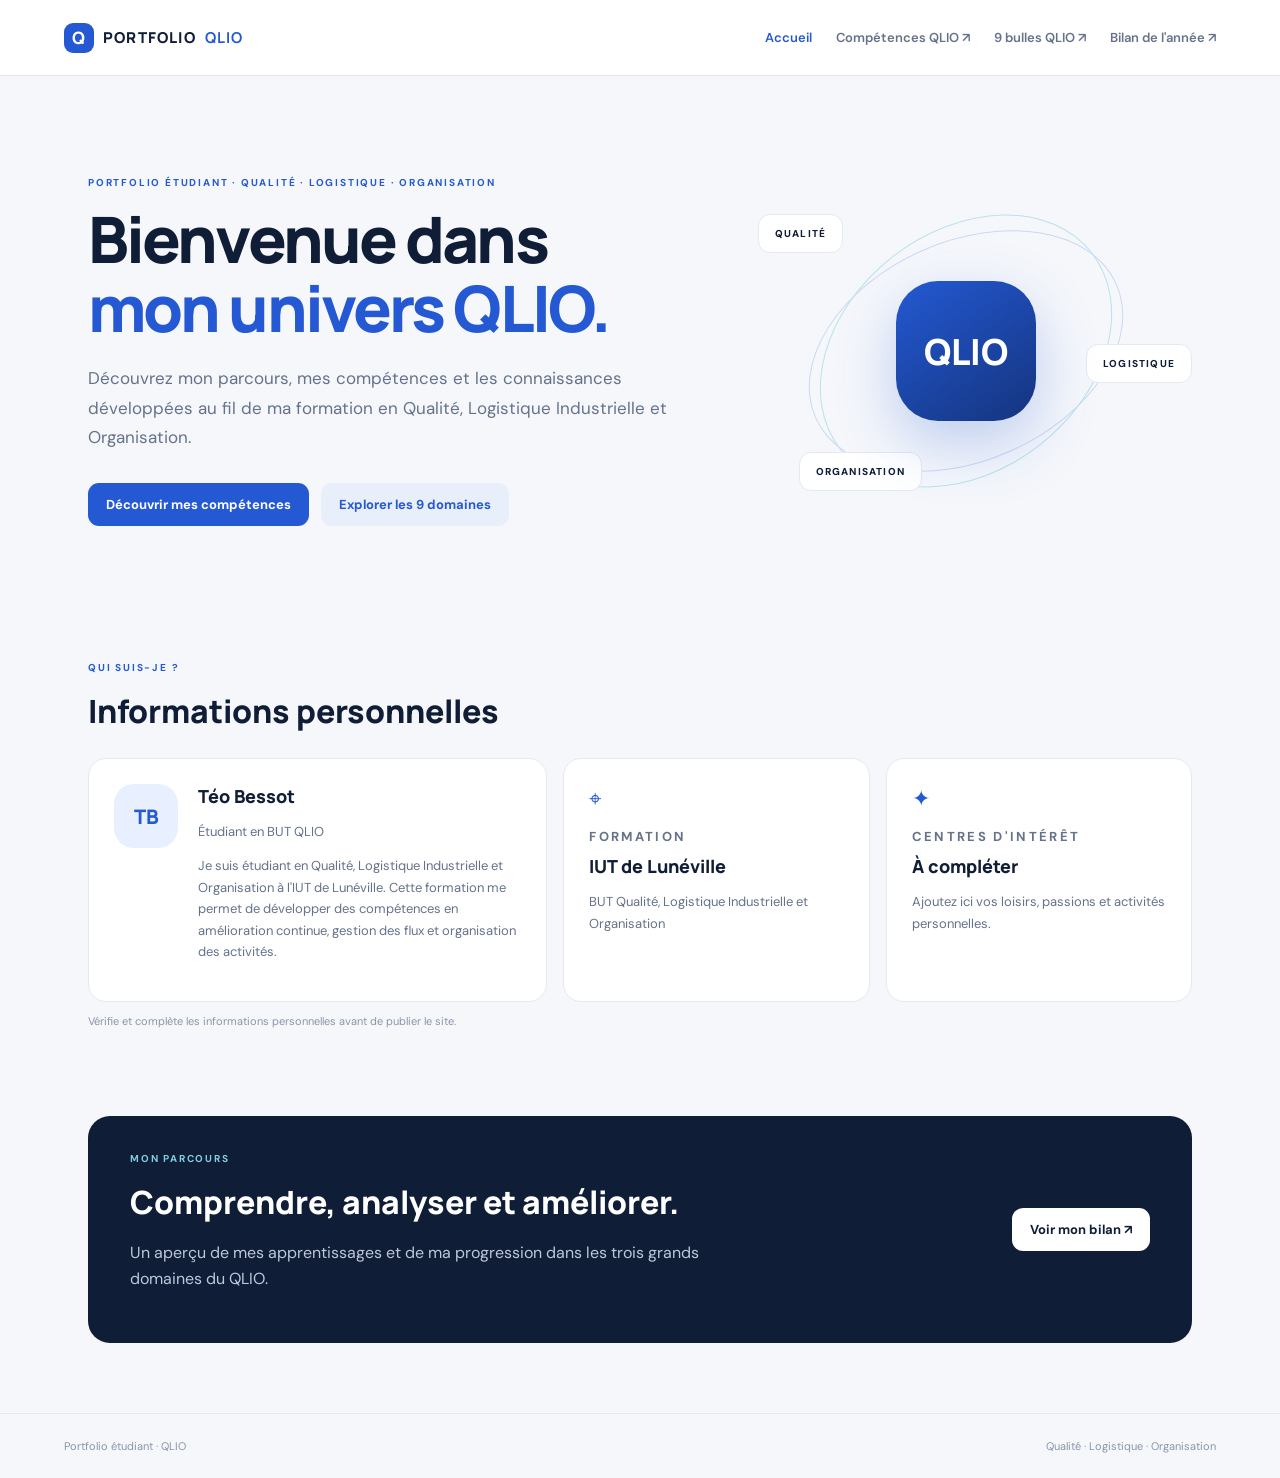
==== index.html @ dfac463a "Add files via upload" ====
<!doctype html>
<html lang="fr"><head><meta charset="utf-8"><meta name="viewport" content="width=device-width, initial-scale=1">
<title>Portfolio étudiant | QLIO</title><link rel="stylesheet" href="style.css"></head>
<body>
<header class="topbar"><a class="brand" href="index.html"><span class="brand-mark">Q</span> PORTFOLIO <b>QLIO</b></a>
<nav><a class="active" href="index.html">Accueil</a><a href="competences.html" target="_blank">Compétences QLIO ↗</a><a href="domaines.html" target="_blank">9 bulles QLIO ↗</a><a href="bilan.html" target="_blank">Bilan de l'année ↗</a></nav></header>
<main>
<section class="hero"><div><p class="eyebrow">PORTFOLIO ÉTUDIANT · QUALITÉ · LOGISTIQUE · ORGANISATION</p>
<h1>Bienvenue dans<br><span>mon univers QLIO.</span></h1>
<p class="lead">Découvrez mon parcours, mes compétences et les connaissances développées au fil de ma formation en Qualité, Logistique Industrielle et Organisation.</p>
<div class="actions"><a class="button primary" href="competences.html" target="_blank">Découvrir mes compétences</a><a class="button secondary" href="domaines.html" target="_blank">Explorer les 9 domaines</a></div></div>
<div class="hero-visual"><div class="orbit orbit-one"></div><div class="orbit orbit-two"></div><div class="center-chip">QLIO</div><span class="float-tag tag-q">QUALITÉ</span><span class="float-tag tag-l">LOGISTIQUE</span><span class="float-tag tag-o">ORGANISATION</span></div></section>
<section class="section"><div class="section-heading"><p class="eyebrow">QUI SUIS-JE ?</p><h2>Informations personnelles</h2></div>
<div class="profile-grid"><article class="profile-card"><div class="avatar">TB</div><div><h3>Téo Bessot</h3><p class="muted">Étudiant en BUT QLIO</p><p>Je suis étudiant en Qualité, Logistique Industrielle et Organisation à l'IUT de Lunéville. Cette formation me permet de développer des compétences en amélioration continue, gestion des flux et organisation des activités.</p></div></article>
<article class="info-card"><span class="info-icon">⌖</span><p class="eyebrow">FORMATION</p><h3>IUT de Lunéville</h3><p class="muted">BUT Qualité, Logistique Industrielle et Organisation</p></article>
<article class="info-card"><span class="info-icon">✦</span><p class="eyebrow">CENTRES D'INTÉRÊT</p><h3>À compléter</h3><p class="muted">Ajoutez ici vos loisirs, passions et activités personnelles.</p></article></div>
<p class="edit-note">Vérifie et complète les informations personnelles avant de publier le site.</p></section>
<section class="callout"><div><p class="eyebrow">MON PARCOURS</p><h2>Comprendre, analyser et améliorer.</h2><p>Un aperçu de mes apprentissages et de ma progression dans les trois grands domaines du QLIO.</p></div><a class="button light" href="bilan.html" target="_blank">Voir mon bilan ↗</a></section>
</main><footer><span>Portfolio étudiant · QLIO</span><span>Qualité · Logistique · Organisation</span></footer></body></html>
---- style.css ----
@import url('https://fonts.googleapis.com/css2?family=DM+Sans:wght@400;500;600;700&family=Manrope:wght@400;500;600;700;800&display=swap');
:root{--navy:#101d36;--blue:#2459d3;--muted:#65728a;--bg:#f5f7fb;--line:#e4e9f2}*{box-sizing:border-box}body{margin:0;background:var(--bg);color:var(--navy);font-family:'DM Sans',sans-serif}a{color:inherit;text-decoration:none}.topbar{min-height:76px;padding:16px max(5vw,24px);display:flex;align-items:center;justify-content:space-between;gap:24px;background:#fff;border-bottom:1px solid var(--line);position:sticky;top:0;z-index:10}.brand{font:800 15px Manrope,sans-serif;letter-spacing:.08em;display:flex;align-items:center;gap:9px;white-space:nowrap}.brand b{color:var(--blue)}.brand-mark{width:30px;height:30px;border-radius:9px;background:var(--blue);color:#fff;display:grid;place-items:center;font-size:17px}.topbar nav{display:flex;gap:24px;flex-wrap:wrap}.topbar nav a{font-size:13px;font-weight:600;color:#66728a}.topbar nav a:hover,.topbar nav a.active{color:var(--blue)}main{max-width:1160px;margin:auto;padding:0 28px}.hero{min-height:550px;display:grid;grid-template-columns:1.15fr .85fr;align-items:center;gap:40px;padding:50px 0}.eyebrow{font-size:10px;letter-spacing:.18em;font-weight:700;color:var(--blue);margin:0 0 15px}.hero h1,h1{font:800 clamp(38px,5vw,64px)/1.08 Manrope,sans-serif;letter-spacing:-.045em;margin:0 0 22px}.hero h1 span,h1 span{color:var(--blue)}.lead{font-size:17px;line-height:1.75;color:var(--muted);max-width:620px}.narrow{max-width:700px}.actions{display:flex;gap:12px;flex-wrap:wrap;margin-top:30px}.button{display:inline-flex;align-items:center;justify-content:center;padding:13px 18px;border:0;border-radius:11px;font-weight:700;font-size:13px;cursor:pointer}.primary{background:var(--blue);color:white}.secondary{background:#e9eefb;color:var(--blue)}.hero-visual{height:350px;position:relative;display:grid;place-items:center}.orbit{position:absolute;border:1px solid #cbd8f4;border-radius:50%}.orbit-one{width:330px;height:220px;transform:rotate(-24deg)}.orbit-two{width:240px;height:320px;transform:rotate(52deg);border-color:#b9e3e9}.center-chip{width:140px;height:140px;border-radius:42px;background:linear-gradient(145deg,#2459d3,#14347e);box-shadow:0 22px 60px #2459d344;color:white;display:grid;place-items:center;font:800 36px Manrope;z-index:1}.float-tag{position:absolute;background:white;border:1px solid var(--line);padding:12px 16px;border-radius:12px;font-size:10px;font-weight:800;letter-spacing:.12em}.tag-q{top:38px;left:4%}.tag-l{right:0;top:48%}.tag-o{bottom:35px;left:13%}.section{padding:35px 0 75px}.section-heading h2,.callout h2{font:800 32px Manrope;margin:0 0 25px}.profile-grid{display:grid;grid-template-columns:1.5fr 1fr 1fr;gap:16px}.profile-card,.info-card,.competence-card,.detail-panel{background:white;border:1px solid var(--line);border-radius:18px;padding:25px}.profile-card{display:flex;gap:20px}.avatar{width:64px;height:64px;flex:none;border-radius:20px;background:#e8efff;color:var(--blue);display:grid;place-items:center;font:800 20px Manrope}.profile-card h3,.info-card h3{font:800 18px Manrope;margin:0 0 5px}.profile-card p,.info-card p{font-size:13px;line-height:1.65;color:var(--muted)}.muted{color:var(--muted)}.info-icon{font-size:22px;color:var(--blue)}.info-card .eyebrow{margin:13px 0 7px}.edit-note,.image-help{font-size:11px;color:#8995a8;line-height:1.6}.callout{background:var(--navy);color:white;border-radius:22px;padding:36px 42px;margin:0 0 70px;display:flex;align-items:center;justify-content:space-between;gap:30px}.callout .eyebrow{color:#83cfe0}.callout h2{margin-bottom:10px}.callout p:not(.eyebrow){color:#bdc8da;max-width:620px;line-height:1.6}.light{background:white;color:var(--navy);white-space:nowrap}.page{padding-top:70px;padding-bottom:90px}.page h1{font-size:clamp(38px,5vw,58px)}.competence-grid{display:grid;grid-template-columns:repeat(3,1fr);gap:18px;margin-top:42px}.competence-card{padding:30px;min-height:360px}.quality{border-top:4px solid #2459d3}.logistics{border-top:4px solid #20a9b5}.organization{border-top:4px solid #8a6be0}.card-number{font-size:11px;font-weight:800;color:#9aa5b8}.symbol{font-size:30px;color:var(--blue);margin:24px 0 12px}.competence-card h2{font:800 21px Manrope}.competence-card p,.competence-card li{font-size:13px;line-height:1.7;color:var(--muted)}.bubble-grid{display:grid;grid-template-columns:repeat(3,1fr);gap:18px;margin-top:42px}.bubble-card{min-height:190px;border-radius:22px;padding:25px;background:white;border:1px solid var(--line);display:flex;flex-direction:column;align-items:flex-start;position:relative;transition:.2s}.bubble-card:hover{transform:translateY(-5px)}.bubble-icon{width:43px;height:43px;border-radius:14px;background:#eaf0ff;color:var(--blue);display:grid;place-items:center;font-size:20px;margin-bottom:18px}.logistique .bubble-icon{background:#e4f7f7;color:#159aa7}.organisation .bubble-icon{background:#f0ebff;color:#8060d3}.bubble-category{font-size:9px;letter-spacing:.16em;font-weight:800;color:var(--blue);margin-bottom:7px}.bubble-card strong{font:800 17px Manrope}.bubble-arrow{position:absolute;right:20px;top:20px;color:#9ba7bc}.back-row{margin-top:40px}.text-link{color:var(--blue);font-weight:700;font-size:13px}.detail-panel{margin:38px 0 28px;max-width:900px;padding:32px}.detail-panel h2{font:800 19px Manrope;margin:25px 0 10px}.detail-panel h2:first-child{margin-top:0}.detail-panel p,.detail-panel li{font-size:14px;line-height:1.8;color:var(--muted)}.image-tools{display:flex;gap:10px;align-items:center;flex-wrap:wrap;margin:18px 0}.upload-button{cursor:pointer}.url-input{min-width:240px;flex:1;padding:13px 14px;border:1px solid var(--line);border-radius:10px;font:13px 'DM Sans'}.image-gallery{display:grid;grid-template-columns:repeat(auto-fill,minmax(180px,1fr));gap:14px;margin-top:18px}.image-gallery figure{margin:0;position:relative;background:#f1f4fa;border-radius:13px;overflow:hidden;aspect-ratio:4/3}.image-gallery img{width:100%;height:100%;object-fit:cover;display:block}.remove-image{position:absolute;right:8px;top:8px;border:0;border-radius:50%;width:28px;height:28px;background:#fff;color:#b42318;font-size:20px;cursor:pointer} .timeline{margin-top:45px;max-width:850px}.timeline article{display:grid;grid-template-columns:54px 1fr;gap:20px;padding-bottom:38px}.timeline-dot{width:52px;height:52px;border-radius:17px;background:#e8efff;color:var(--blue);display:grid;place-items:center;font-weight:800}.timeline h2{font:800 22px Manrope}.timeline p,.timeline li{font-size:14px;line-height:1.75;color:var(--muted)}.two-col{display:grid;grid-template-columns:1fr 1fr;gap:12px}.mini-panel{background:white;border:1px solid var(--line);border-radius:14px;padding:18px}footer{border-top:1px solid var(--line);padding:25px max(5vw,24px);display:flex;justify-content:space-between;color:#8995a8;font-size:11px}@media(max-width:850px){.topbar{align-items:flex-start;flex-direction:column}.topbar nav{gap:12px}.hero{grid-template-columns:1fr}.hero-visual{height:280px}.profile-grid,.competence-grid,.bubble-grid{grid-template-columns:1fr 1fr}.callout{align-items:flex-start;flex-direction:column}}@media(max-width:560px){main{padding:0 18px}.profile-grid,.competence-grid,.bubble-grid,.two-col{grid-template-columns:1fr}.hero h1{font-size:42px}.callout{padding:28px}.image-tools{align-items:stretch}.url-input{min-width:100%}footer{gap:10px;flex-direction:column}}
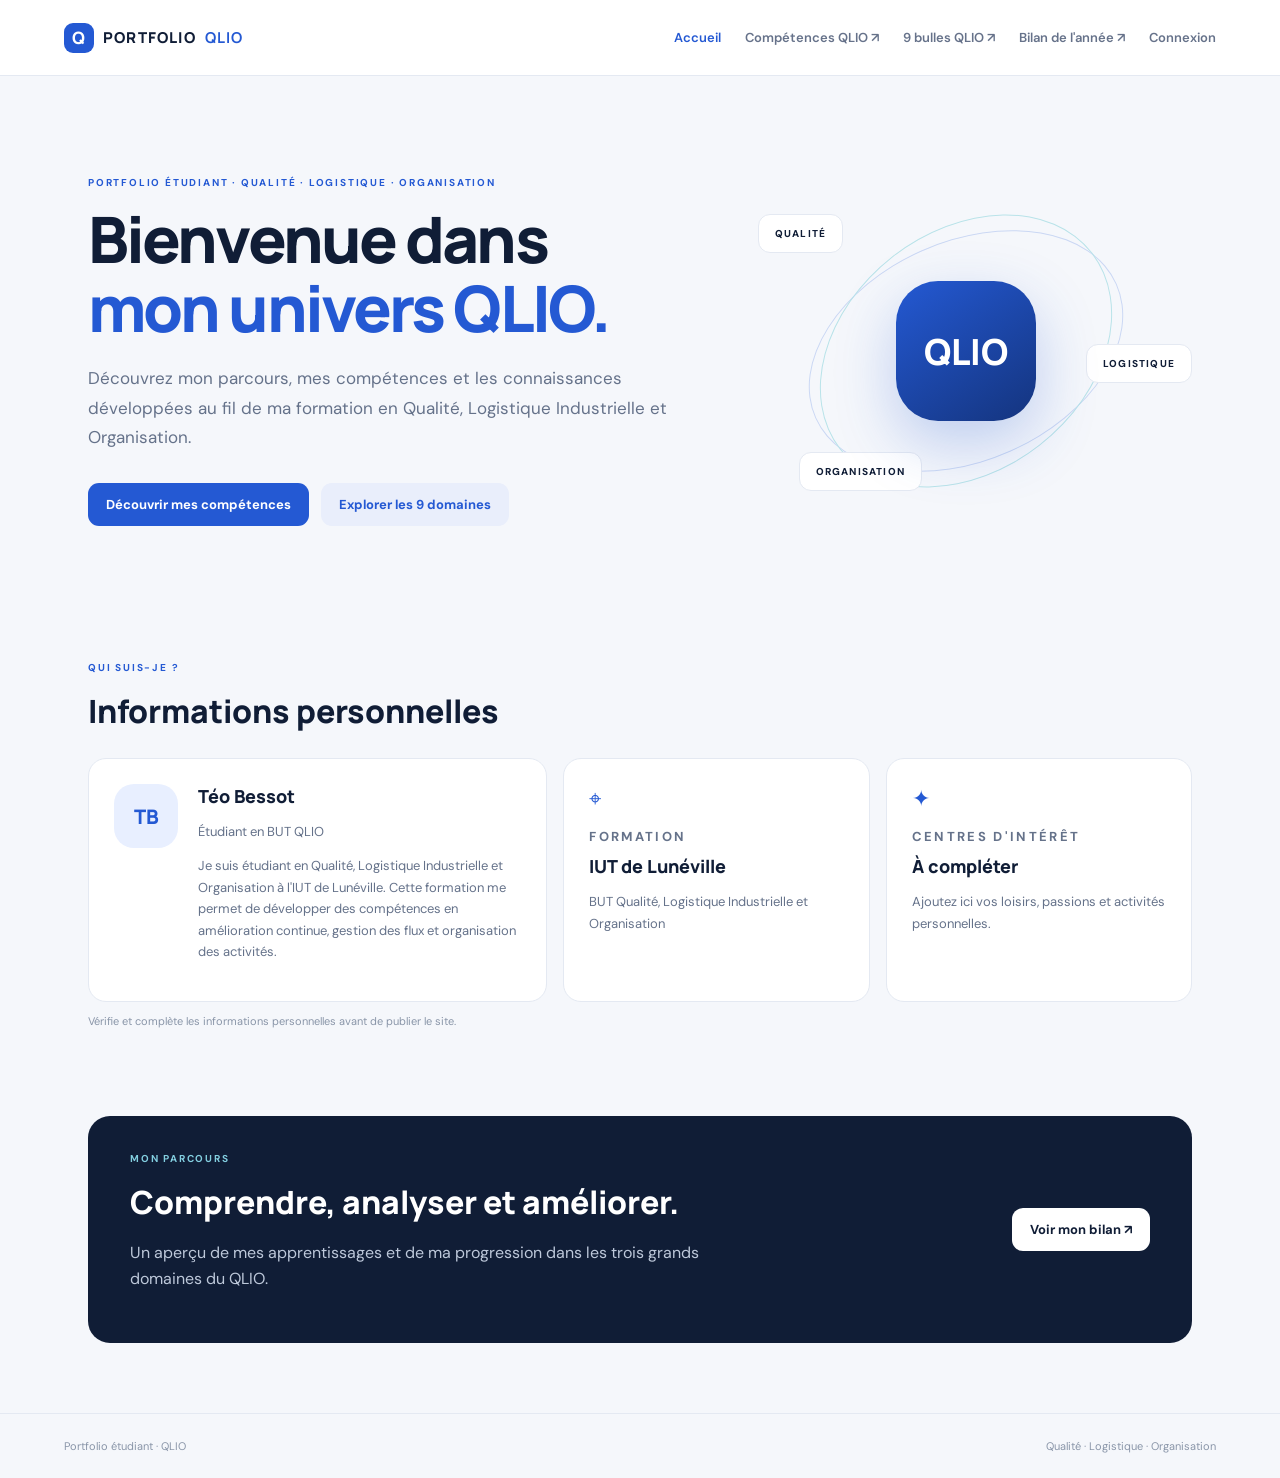
==== commit e4516331: "Add files via upload" ====
--- a/index.html
+++ b/index.html
@@ -3,7 +3,7 @@
 <title>Portfolio étudiant | QLIO</title><link rel="stylesheet" href="style.css"></head>
 <body>
 <header class="topbar"><a class="brand" href="index.html"><span class="brand-mark">Q</span> PORTFOLIO <b>QLIO</b></a>
-<nav><a class="active" href="index.html">Accueil</a><a href="competences.html" target="_blank">Compétences QLIO ↗</a><a href="domaines.html" target="_blank">9 bulles QLIO ↗</a><a href="bilan.html" target="_blank">Bilan de l'année ↗</a></nav></header>
+<nav><a class="active" href="index.html">Accueil</a><a href="competences.html" target="_blank">Compétences QLIO ↗</a><a href="domaines.html" target="_blank">9 bulles QLIO ↗</a><a href="bilan.html" target="_blank">Bilan de l'année ↗</a><a href="login.html">Connexion</a></nav></header>
 <main>
 <section class="hero"><div><p class="eyebrow">PORTFOLIO ÉTUDIANT · QUALITÉ · LOGISTIQUE · ORGANISATION</p>
 <h1>Bienvenue dans<br><span>mon univers QLIO.</span></h1>
--- a/style.css
+++ b/style.css
@@ -1,2 +1,3 @@
 @import url('https://fonts.googleapis.com/css2?family=DM+Sans:wght@400;500;600;700&family=Manrope:wght@400;500;600;700;800&display=swap');
-:root{--navy:#101d36;--blue:#2459d3;--muted:#65728a;--bg:#f5f7fb;--line:#e4e9f2}*{box-sizing:border-box}body{margin:0;background:var(--bg);color:var(--navy);font-family:'DM Sans',sans-serif}a{color:inherit;text-decoration:none}.topbar{min-height:76px;padding:16px max(5vw,24px);display:flex;align-items:center;justify-content:space-between;gap:24px;background:#fff;border-bottom:1px solid var(--line);position:sticky;top:0;z-index:10}.brand{font:800 15px Manrope,sans-serif;letter-spacing:.08em;display:flex;align-items:center;gap:9px;white-space:nowrap}.brand b{color:var(--blue)}.brand-mark{width:30px;height:30px;border-radius:9px;background:var(--blue);color:#fff;display:grid;place-items:center;font-size:17px}.topbar nav{display:flex;gap:24px;flex-wrap:wrap}.topbar nav a{font-size:13px;font-weight:600;color:#66728a}.topbar nav a:hover,.topbar nav a.active{color:var(--blue)}main{max-width:1160px;margin:auto;padding:0 28px}.hero{min-height:550px;display:grid;grid-template-columns:1.15fr .85fr;align-items:center;gap:40px;padding:50px 0}.eyebrow{font-size:10px;letter-spacing:.18em;font-weight:700;color:var(--blue);margin:0 0 15px}.hero h1,h1{font:800 clamp(38px,5vw,64px)/1.08 Manrope,sans-serif;letter-spacing:-.045em;margin:0 0 22px}.hero h1 span,h1 span{color:var(--blue)}.lead{font-size:17px;line-height:1.75;color:var(--muted);max-width:620px}.narrow{max-width:700px}.actions{display:flex;gap:12px;flex-wrap:wrap;margin-top:30px}.button{display:inline-flex;align-items:center;justify-content:center;padding:13px 18px;border:0;border-radius:11px;font-weight:700;font-size:13px;cursor:pointer}.primary{background:var(--blue);color:white}.secondary{background:#e9eefb;color:var(--blue)}.hero-visual{height:350px;position:relative;display:grid;place-items:center}.orbit{position:absolute;border:1px solid #cbd8f4;border-radius:50%}.orbit-one{width:330px;height:220px;transform:rotate(-24deg)}.orbit-two{width:240px;height:320px;transform:rotate(52deg);border-color:#b9e3e9}.center-chip{width:140px;height:140px;border-radius:42px;background:linear-gradient(145deg,#2459d3,#14347e);box-shadow:0 22px 60px #2459d344;color:white;display:grid;place-items:center;font:800 36px Manrope;z-index:1}.float-tag{position:absolute;background:white;border:1px solid var(--line);padding:12px 16px;border-radius:12px;font-size:10px;font-weight:800;letter-spacing:.12em}.tag-q{top:38px;left:4%}.tag-l{right:0;top:48%}.tag-o{bottom:35px;left:13%}.section{padding:35px 0 75px}.section-heading h2,.callout h2{font:800 32px Manrope;margin:0 0 25px}.profile-grid{display:grid;grid-template-columns:1.5fr 1fr 1fr;gap:16px}.profile-card,.info-card,.competence-card,.detail-panel{background:white;border:1px solid var(--line);border-radius:18px;padding:25px}.profile-card{display:flex;gap:20px}.avatar{width:64px;height:64px;flex:none;border-radius:20px;background:#e8efff;color:var(--blue);display:grid;place-items:center;font:800 20px Manrope}.profile-card h3,.info-card h3{font:800 18px Manrope;margin:0 0 5px}.profile-card p,.info-card p{font-size:13px;line-height:1.65;color:var(--muted)}.muted{color:var(--muted)}.info-icon{font-size:22px;color:var(--blue)}.info-card .eyebrow{margin:13px 0 7px}.edit-note,.image-help{font-size:11px;color:#8995a8;line-height:1.6}.callout{background:var(--navy);color:white;border-radius:22px;padding:36px 42px;margin:0 0 70px;display:flex;align-items:center;justify-content:space-between;gap:30px}.callout .eyebrow{color:#83cfe0}.callout h2{margin-bottom:10px}.callout p:not(.eyebrow){color:#bdc8da;max-width:620px;line-height:1.6}.light{background:white;color:var(--navy);white-space:nowrap}.page{padding-top:70px;padding-bottom:90px}.page h1{font-size:clamp(38px,5vw,58px)}.competence-grid{display:grid;grid-template-columns:repeat(3,1fr);gap:18px;margin-top:42px}.competence-card{padding:30px;min-height:360px}.quality{border-top:4px solid #2459d3}.logistics{border-top:4px solid #20a9b5}.organization{border-top:4px solid #8a6be0}.card-number{font-size:11px;font-weight:800;color:#9aa5b8}.symbol{font-size:30px;color:var(--blue);margin:24px 0 12px}.competence-card h2{font:800 21px Manrope}.competence-card p,.competence-card li{font-size:13px;line-height:1.7;color:var(--muted)}.bubble-grid{display:grid;grid-template-columns:repeat(3,1fr);gap:18px;margin-top:42px}.bubble-card{min-height:190px;border-radius:22px;padding:25px;background:white;border:1px solid var(--line);display:flex;flex-direction:column;align-items:flex-start;position:relative;transition:.2s}.bubble-card:hover{transform:translateY(-5px)}.bubble-icon{width:43px;height:43px;border-radius:14px;background:#eaf0ff;color:var(--blue);display:grid;place-items:center;font-size:20px;margin-bottom:18px}.logistique .bubble-icon{background:#e4f7f7;color:#159aa7}.organisation .bubble-icon{background:#f0ebff;color:#8060d3}.bubble-category{font-size:9px;letter-spacing:.16em;font-weight:800;color:var(--blue);margin-bottom:7px}.bubble-card strong{font:800 17px Manrope}.bubble-arrow{position:absolute;right:20px;top:20px;color:#9ba7bc}.back-row{margin-top:40px}.text-link{color:var(--blue);font-weight:700;font-size:13px}.detail-panel{margin:38px 0 28px;max-width:900px;padding:32px}.detail-panel h2{font:800 19px Manrope;margin:25px 0 10px}.detail-panel h2:first-child{margin-top:0}.detail-panel p,.detail-panel li{font-size:14px;line-height:1.8;color:var(--muted)}.image-tools{display:flex;gap:10px;align-items:center;flex-wrap:wrap;margin:18px 0}.upload-button{cursor:pointer}.url-input{min-width:240px;flex:1;padding:13px 14px;border:1px solid var(--line);border-radius:10px;font:13px 'DM Sans'}.image-gallery{display:grid;grid-template-columns:repeat(auto-fill,minmax(180px,1fr));gap:14px;margin-top:18px}.image-gallery figure{margin:0;position:relative;background:#f1f4fa;border-radius:13px;overflow:hidden;aspect-ratio:4/3}.image-gallery img{width:100%;height:100%;object-fit:cover;display:block}.remove-image{position:absolute;right:8px;top:8px;border:0;border-radius:50%;width:28px;height:28px;background:#fff;color:#b42318;font-size:20px;cursor:pointer} .timeline{margin-top:45px;max-width:850px}.timeline article{display:grid;grid-template-columns:54px 1fr;gap:20px;padding-bottom:38px}.timeline-dot{width:52px;height:52px;border-radius:17px;background:#e8efff;color:var(--blue);display:grid;place-items:center;font-weight:800}.timeline h2{font:800 22px Manrope}.timeline p,.timeline li{font-size:14px;line-height:1.75;color:var(--muted)}.two-col{display:grid;grid-template-columns:1fr 1fr;gap:12px}.mini-panel{background:white;border:1px solid var(--line);border-radius:14px;padding:18px}footer{border-top:1px solid var(--line);padding:25px max(5vw,24px);display:flex;justify-content:space-between;color:#8995a8;font-size:11px}@media(max-width:850px){.topbar{align-items:flex-start;flex-direction:column}.topbar nav{gap:12px}.hero{grid-template-columns:1fr}.hero-visual{height:280px}.profile-grid,.competence-grid,.bubble-grid{grid-template-columns:1fr 1fr}.callout{align-items:flex-start;flex-direction:column}}@media(max-width:560px){main{padding:0 18px}.profile-grid,.competence-grid,.bubble-grid,.two-col{grid-template-columns:1fr}.hero h1{font-size:42px}.callout{padding:28px}.image-tools{align-items:stretch}.url-input{min-width:100%}footer{gap:10px;flex-direction:column}}+:root{--navy:#101d36;--blue:#2459d3;--muted:#65728a;--bg:#f5f7fb;--line:#e4e9f2}*{box-sizing:border-box}body{margin:0;background:var(--bg);color:var(--navy);font-family:'DM Sans',sans-serif}a{color:inherit;text-decoration:none}.topbar{min-height:76px;padding:16px max(5vw,24px);display:flex;align-items:center;justify-content:space-between;gap:24px;background:#fff;border-bottom:1px solid var(--line);position:sticky;top:0;z-index:10}.brand{font:800 15px Manrope,sans-serif;letter-spacing:.08em;display:flex;align-items:center;gap:9px;white-space:nowrap}.brand b{color:var(--blue)}.brand-mark{width:30px;height:30px;border-radius:9px;background:var(--blue);color:#fff;display:grid;place-items:center;font-size:17px}.topbar nav{display:flex;gap:24px;flex-wrap:wrap}.topbar nav a{font-size:13px;font-weight:600;color:#66728a}.topbar nav a:hover,.topbar nav a.active{color:var(--blue)}main{max-width:1160px;margin:auto;padding:0 28px}.hero{min-height:550px;display:grid;grid-template-columns:1.15fr .85fr;align-items:center;gap:40px;padding:50px 0}.eyebrow{font-size:10px;letter-spacing:.18em;font-weight:700;color:var(--blue);margin:0 0 15px}.hero h1,h1{font:800 clamp(38px,5vw,64px)/1.08 Manrope,sans-serif;letter-spacing:-.045em;margin:0 0 22px}.hero h1 span,h1 span{color:var(--blue)}.lead{font-size:17px;line-height:1.75;color:var(--muted);max-width:620px}.narrow{max-width:700px}.actions{display:flex;gap:12px;flex-wrap:wrap;margin-top:30px}.button{display:inline-flex;align-items:center;justify-content:center;padding:13px 18px;border:0;border-radius:11px;font-weight:700;font-size:13px;cursor:pointer}.primary{background:var(--blue);color:white}.secondary{background:#e9eefb;color:var(--blue)}.hero-visual{height:350px;position:relative;display:grid;place-items:center}.orbit{position:absolute;border:1px solid #cbd8f4;border-radius:50%}.orbit-one{width:330px;height:220px;transform:rotate(-24deg)}.orbit-two{width:240px;height:320px;transform:rotate(52deg);border-color:#b9e3e9}.center-chip{width:140px;height:140px;border-radius:42px;background:linear-gradient(145deg,#2459d3,#14347e);box-shadow:0 22px 60px #2459d344;color:white;display:grid;place-items:center;font:800 36px Manrope;z-index:1}.float-tag{position:absolute;background:white;border:1px solid var(--line);padding:12px 16px;border-radius:12px;font-size:10px;font-weight:800;letter-spacing:.12em}.tag-q{top:38px;left:4%}.tag-l{right:0;top:48%}.tag-o{bottom:35px;left:13%}.section{padding:35px 0 75px}.section-heading h2,.callout h2{font:800 32px Manrope;margin:0 0 25px}.profile-grid{display:grid;grid-template-columns:1.5fr 1fr 1fr;gap:16px}.profile-card,.info-card,.competence-card,.detail-panel{background:white;border:1px solid var(--line);border-radius:18px;padding:25px}.profile-card{display:flex;gap:20px}.avatar{width:64px;height:64px;flex:none;border-radius:20px;background:#e8efff;color:var(--blue);display:grid;place-items:center;font:800 20px Manrope}.profile-card h3,.info-card h3{font:800 18px Manrope;margin:0 0 5px}.profile-card p,.info-card p{font-size:13px;line-height:1.65;color:var(--muted)}.muted{color:var(--muted)}.info-icon{font-size:22px;color:var(--blue)}.info-card .eyebrow{margin:13px 0 7px}.edit-note,.image-help{font-size:11px;color:#8995a8;line-height:1.6}.callout{background:var(--navy);color:white;border-radius:22px;padding:36px 42px;margin:0 0 70px;display:flex;align-items:center;justify-content:space-between;gap:30px}.callout .eyebrow{color:#83cfe0}.callout h2{margin-bottom:10px}.callout p:not(.eyebrow){color:#bdc8da;max-width:620px;line-height:1.6}.light{background:white;color:var(--navy);white-space:nowrap}.page{padding-top:70px;padding-bottom:90px}.page h1{font-size:clamp(38px,5vw,58px)}.competence-grid{display:grid;grid-template-columns:repeat(3,1fr);gap:18px;margin-top:42px}.competence-card{padding:30px;min-height:360px}.quality{border-top:4px solid #2459d3}.logistics{border-top:4px solid #20a9b5}.organization{border-top:4px solid #8a6be0}.card-number{font-size:11px;font-weight:800;color:#9aa5b8}.symbol{font-size:30px;color:var(--blue);margin:24px 0 12px}.competence-card h2{font:800 21px Manrope}.competence-card p,.competence-card li{font-size:13px;line-height:1.7;color:var(--muted)}.bubble-grid{display:grid;grid-template-columns:repeat(3,1fr);gap:18px;margin-top:42px}.bubble-card{min-height:190px;border-radius:22px;padding:25px;background:white;border:1px solid var(--line);display:flex;flex-direction:column;align-items:flex-start;position:relative;transition:.2s}.bubble-card:hover{transform:translateY(-5px)}.bubble-icon{width:43px;height:43px;border-radius:14px;background:#eaf0ff;color:var(--blue);display:grid;place-items:center;font-size:20px;margin-bottom:18px}.logistique .bubble-icon{background:#e4f7f7;color:#159aa7}.organisation .bubble-icon{background:#f0ebff;color:#8060d3}.bubble-category{font-size:9px;letter-spacing:.16em;font-weight:800;color:var(--blue);margin-bottom:7px}.bubble-card strong{font:800 17px Manrope}.bubble-arrow{position:absolute;right:20px;top:20px;color:#9ba7bc}.back-row{margin-top:40px}.text-link{color:var(--blue);font-weight:700;font-size:13px}.detail-panel{margin:38px 0 28px;max-width:900px;padding:32px}.detail-panel h2{font:800 19px Manrope;margin:25px 0 10px}.detail-panel h2:first-child{margin-top:0}.detail-panel p,.detail-panel li{font-size:14px;line-height:1.8;color:var(--muted)}.image-tools{display:flex;gap:10px;align-items:center;flex-wrap:wrap;margin:18px 0}.upload-button{cursor:pointer}.url-input{min-width:240px;flex:1;padding:13px 14px;border:1px solid var(--line);border-radius:10px;font:13px 'DM Sans'}.image-gallery{display:grid;grid-template-columns:repeat(auto-fill,minmax(180px,1fr));gap:14px;margin-top:18px}.image-gallery figure{margin:0;position:relative;background:#f1f4fa;border-radius:13px;overflow:hidden;aspect-ratio:4/3}.image-gallery img{width:100%;height:100%;object-fit:cover;display:block}.remove-image{position:absolute;right:8px;top:8px;border:0;border-radius:50%;width:28px;height:28px;background:#fff;color:#b42318;font-size:20px;cursor:pointer} .timeline{margin-top:45px;max-width:850px}.timeline article{display:grid;grid-template-columns:54px 1fr;gap:20px;padding-bottom:38px}.timeline-dot{width:52px;height:52px;border-radius:17px;background:#e8efff;color:var(--blue);display:grid;place-items:center;font-weight:800}.timeline h2{font:800 22px Manrope}.timeline p,.timeline li{font-size:14px;line-height:1.75;color:var(--muted)}.two-col{display:grid;grid-template-columns:1fr 1fr;gap:12px}.mini-panel{background:white;border:1px solid var(--line);border-radius:14px;padding:18px}footer{border-top:1px solid var(--line);padding:25px max(5vw,24px);display:flex;justify-content:space-between;color:#8995a8;font-size:11px}@media(max-width:850px){.topbar{align-items:flex-start;flex-direction:column}.topbar nav{gap:12px}.hero{grid-template-columns:1fr}.hero-visual{height:280px}.profile-grid,.competence-grid,.bubble-grid{grid-template-columns:1fr 1fr}.callout{align-items:flex-start;flex-direction:column}}@media(max-width:560px){main{padding:0 18px}.profile-grid,.competence-grid,.bubble-grid,.two-col{grid-template-columns:1fr}.hero h1{font-size:42px}.callout{padding:28px}.image-tools{align-items:stretch}.url-input{min-width:100%}footer{gap:10px;flex-direction:column}}
+.domain-category{margin:42px 0 58px}.domain-category h2{font:800 28px Manrope,sans-serif;margin:0 0 18px}.detail-panel label{display:block;font-size:13px;font-weight:700}.detail-panel textarea{font:14px 'DM Sans',sans-serif;resize:vertical}.detail-panel input[type=file]{display:block;margin:12px 0 18px}.topbar nav button{font:600 13px 'DM Sans',sans-serif}
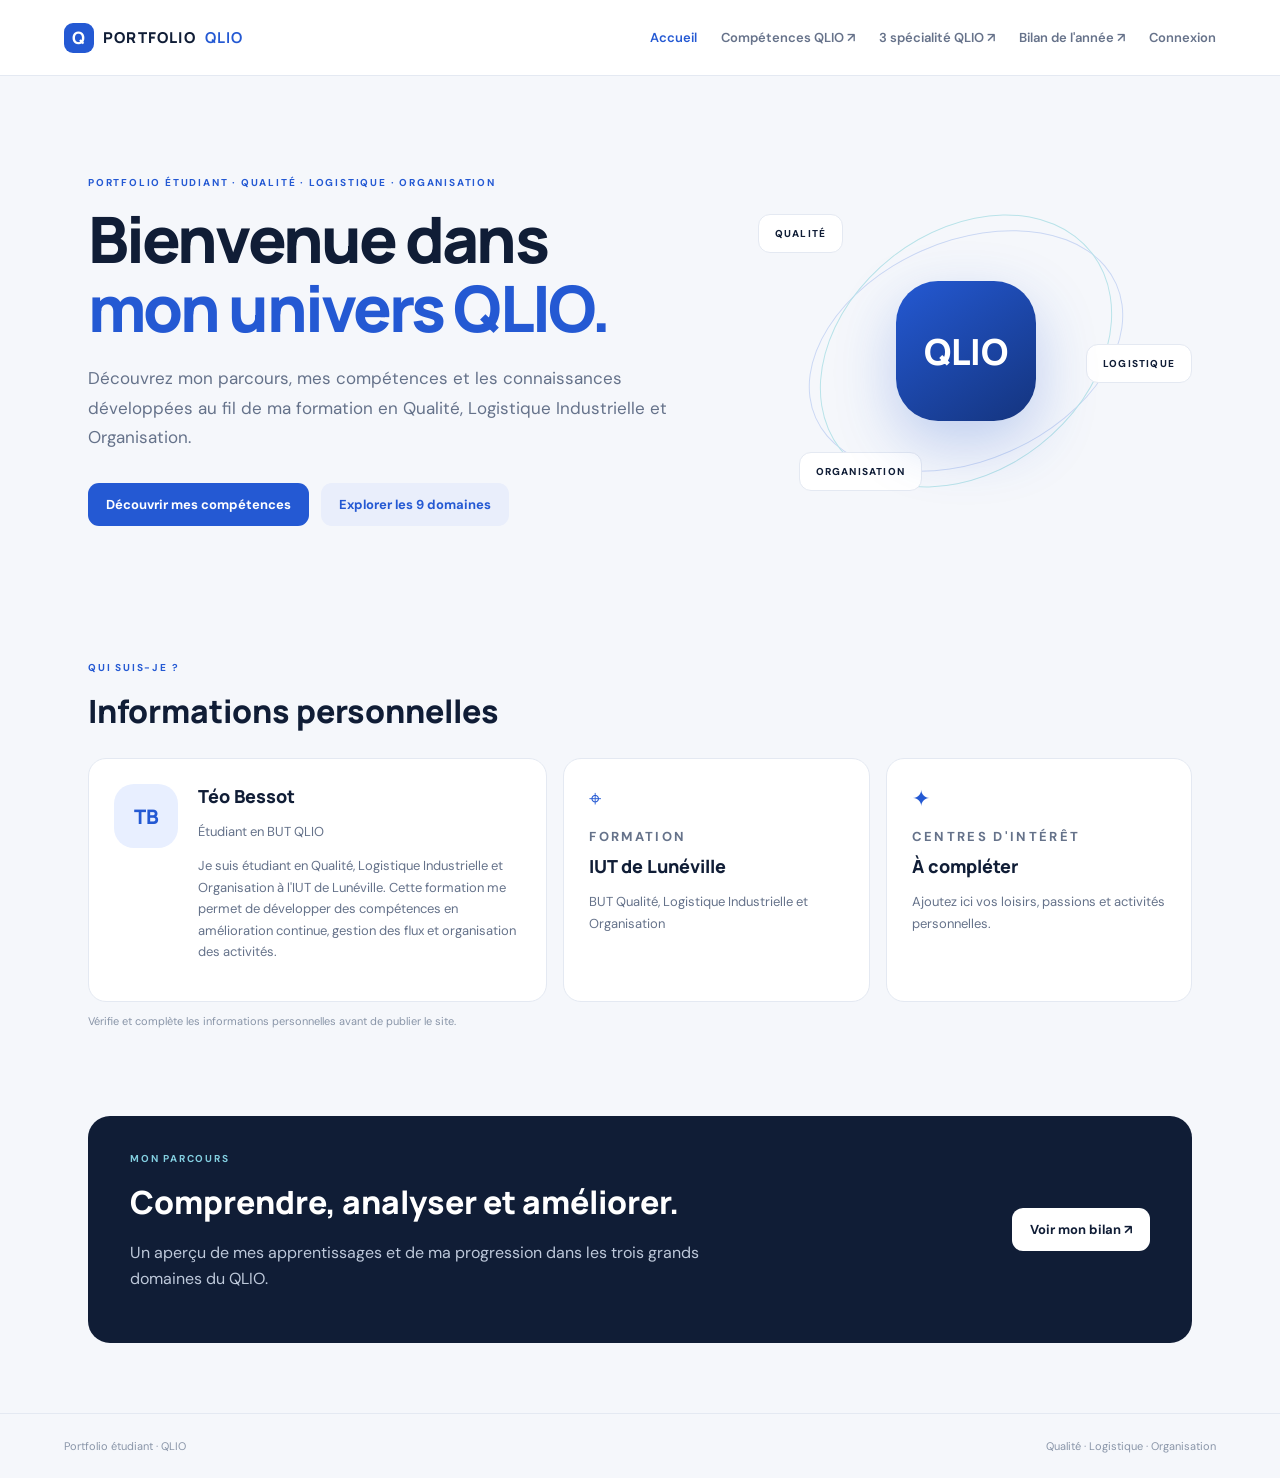
==== commit a07428eb: "Update navigation links in index.html" ====
--- a/index.html
+++ b/index.html
@@ -3,7 +3,7 @@
 <title>Portfolio étudiant | QLIO</title><link rel="stylesheet" href="style.css"></head>
 <body>
 <header class="topbar"><a class="brand" href="index.html"><span class="brand-mark">Q</span> PORTFOLIO <b>QLIO</b></a>
-<nav><a class="active" href="index.html">Accueil</a><a href="competences.html" target="_blank">Compétences QLIO ↗</a><a href="domaines.html" target="_blank">9 bulles QLIO ↗</a><a href="bilan.html" target="_blank">Bilan de l'année ↗</a><a href="login.html">Connexion</a></nav></header>
+<nav><a class="active" href="index.html">Accueil</a><a href="competences.html" target="_blank">Compétences QLIO ↗</a><a href="domaines.html" target="_blank">3 spécialité QLIO ↗</a><a href="bilan.html" target="_blank">Bilan de l'année ↗</a><a href="login.html">Connexion</a></nav></header>
 <main>
 <section class="hero"><div><p class="eyebrow">PORTFOLIO ÉTUDIANT · QUALITÉ · LOGISTIQUE · ORGANISATION</p>
 <h1>Bienvenue dans<br><span>mon univers QLIO.</span></h1>
@@ -16,4 +16,4 @@
 <article class="info-card"><span class="info-icon">✦</span><p class="eyebrow">CENTRES D'INTÉRÊT</p><h3>À compléter</h3><p class="muted">Ajoutez ici vos loisirs, passions et activités personnelles.</p></article></div>
 <p class="edit-note">Vérifie et complète les informations personnelles avant de publier le site.</p></section>
 <section class="callout"><div><p class="eyebrow">MON PARCOURS</p><h2>Comprendre, analyser et améliorer.</h2><p>Un aperçu de mes apprentissages et de ma progression dans les trois grands domaines du QLIO.</p></div><a class="button light" href="bilan.html" target="_blank">Voir mon bilan ↗</a></section>
-</main><footer><span>Portfolio étudiant · QLIO</span><span>Qualité · Logistique · Organisation</span></footer></body></html>+</main><footer><span>Portfolio étudiant · QLIO</span><span>Qualité · Logistique · Organisation</span></footer></body></html>
